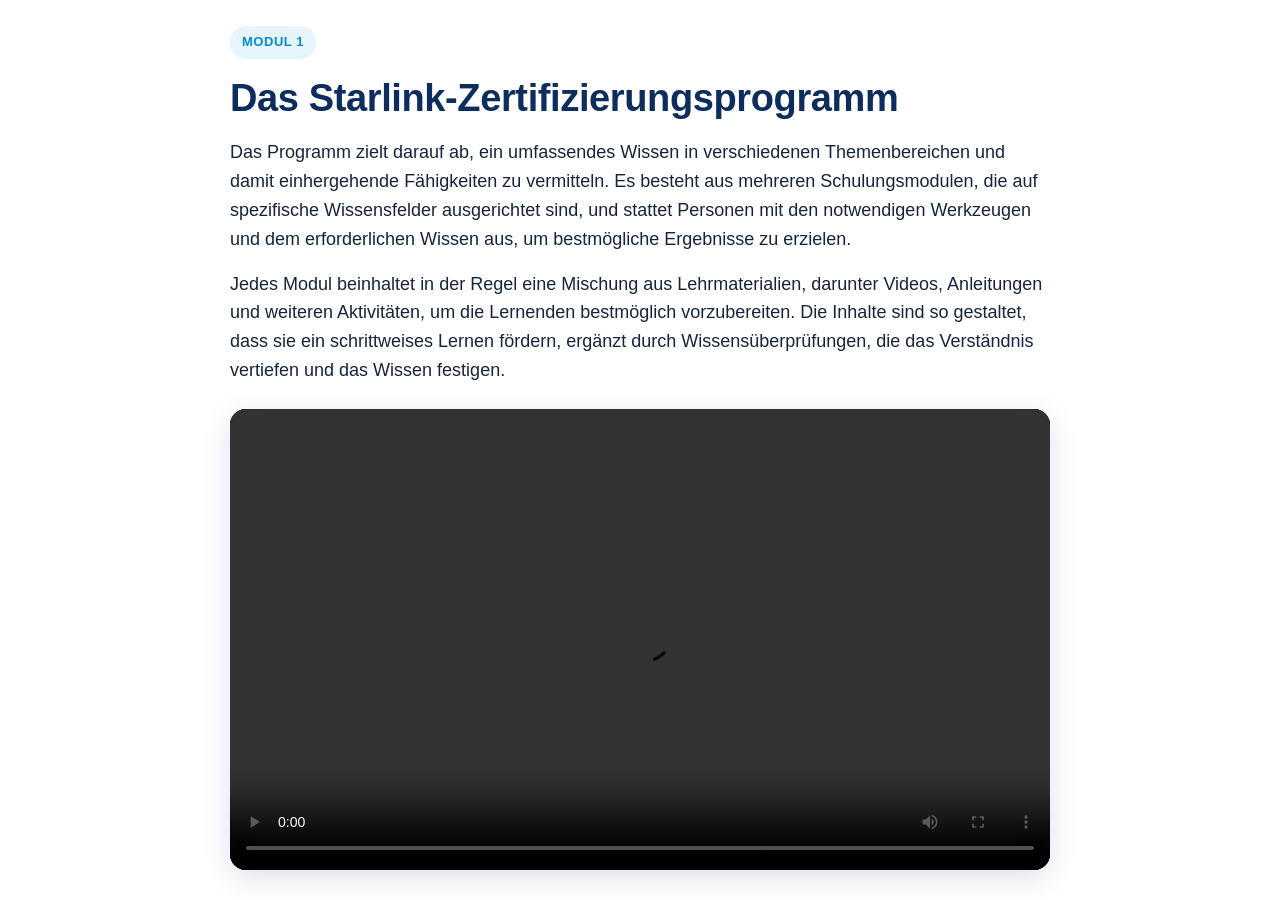
==== modul-1/index.html @ cb01b6c0 "Modul-1 ergänzt, Markenfarbe auf Helferline-Blau, Download entfernt - Markenfarbe orange -> Helferli" ====
<!DOCTYPE html>
<html lang="de">
<head>
<meta charset="UTF-8" />
<meta name="viewport" content="width=device-width, initial-scale=1, viewport-fit=cover" />
<meta name="robots" content="noindex" />
<title>Modul 1 – Das Starlink-Zertifizierungsprogramm</title>
<link rel="stylesheet" href="../assets/module.css" />
</head>
<body>
  <main class="wrap">
    <span class="eyebrow">Modul 1</span>

    <!-- ===== Schritt 1: Einführung + Video ===== -->
    <section class="step active" data-step>
      <h1>Das Starlink-Zertifizierungsprogramm</h1>
      <div class="lead">
        <p>Das Programm zielt darauf ab, ein umfassendes Wissen in verschiedenen Themenbereichen und damit einhergehende Fähigkeiten zu vermitteln. Es besteht aus mehreren Schulungsmodulen, die auf spezifische Wissensfelder ausgerichtet sind, und stattet Personen mit den notwendigen Werkzeugen und dem erforderlichen Wissen aus, um bestmögliche Ergebnisse zu erzielen.</p>
        <p>Jedes Modul beinhaltet in der Regel eine Mischung aus Lehrmaterialien, darunter Videos, Anleitungen und weiteren Aktivitäten, um die Lernenden bestmöglich vorzubereiten. Die Inhalte sind so gestaltet, dass sie ein schrittweises Lernen fördern, ergänzt durch Wissensüberprüfungen, die das Verständnis vertiefen und das Wissen festigen.</p>
      </div>

      <div class="video">
        <video controls preload="metadata" playsinline controlslist="nodownload">
          <source src="../media/modul-1-zertifizierungsprogramm.mp4" type="video/mp4" />
          Ihr Browser kann dieses Video nicht abspielen.
        </video>
      </div>
    </section>

    <!-- Weitere Schritte hier einfügen:
    <section class="step" data-step>
      <h2>Überschrift</h2>
      <div class="lead"><p>…</p></div>
    </section>
    -->

    <!-- ===== Navigation (blendet sich bei nur einem Schritt aus) ===== -->
    <div class="controls" id="controls">
      <button class="btn btn-ghost" id="prev">
        <svg viewBox="0 0 24 24" fill="none" stroke="currentColor" stroke-width="2.4" stroke-linecap="round" stroke-linejoin="round"><polyline points="15 18 9 12 15 6"/></svg>
        Zurück
      </button>
      <div class="progress">
        <div class="label">Schritt <b id="cur">1</b> von <span id="total">1</span></div>
        <div class="bar"><i id="fill"></i></div>
      </div>
      <button class="btn btn-primary" id="next">
        Weiter
        <svg viewBox="0 0 24 24" fill="none" stroke="currentColor" stroke-width="2.4" stroke-linecap="round" stroke-linejoin="round"><polyline points="9 18 15 12 9 6"/></svg>
      </button>
    </div>
  </main>

<script>
(function(){
  "use strict";
  var steps = Array.prototype.slice.call(document.querySelectorAll("[data-step]"));
  var controls = document.getElementById("controls");
  var prev = document.getElementById("prev");
  var next = document.getElementById("next");
  var curEl = document.getElementById("cur");
  var totalEl = document.getElementById("total");
  var fill = document.getElementById("fill");

  var TOTAL = steps.length;
  var i = 0;
  totalEl.textContent = TOTAL;

  // Bei nur einem Schritt: keine Navigation nötig
  if(TOTAL <= 1){ controls.classList.add("single"); return; }

  function render(){
    steps.forEach(function(s,n){ s.classList.toggle("active", n===i); });
    curEl.textContent = i+1;
    fill.style.width = ((i+1)/TOTAL*100) + "%";
    prev.disabled = (i===0);
    next.disabled = (i===TOTAL-1);
    // an den Anfang des iframes scrollen
    window.scrollTo({ top:0, behavior:"smooth" });
  }
  prev.addEventListener("click", function(){ if(i>0){ i--; render(); } });
  next.addEventListener("click", function(){ if(i<TOTAL-1){ i++; render(); } });
  render();
})();
</script>
</body>
</html>
---- assets/module.css ----
/* =========================================================
   Helferline – gemeinsames Designsystem für alle Module
   (iframe-tauglich, responsive, kein Header/Footer)
   Markenfarbe aus dem Helferline-Logo: #088bcc (Blau)
   ========================================================= */
:root{
  --brand:       #088bcc;   /* Helferline-Blau */
  --brand-dark:  #0670a3;
  --brand-soft:  #e6f4fb;
  --navy:        #0d2d5f;    /* dunkelblau wie die Folien */
  --bg:          #ffffff;
  --surface:     #f4f7fb;
  --text:        #16243d;
  --text-soft:   #5a6b85;
  --border:      #e3e8f0;
  --radius:      16px;
  --radius-sm:   12px;
  --shadow:      0 8px 30px rgba(13,45,95,.14);
  --font: -apple-system, BlinkMacSystemFont, "Segoe UI", Roboto, "Helvetica Neue", Arial, sans-serif;
}

*{ box-sizing:border-box; margin:0; padding:0; -webkit-tap-highlight-color:transparent; }
html,body{ height:100%; }
body{
  font-family:var(--font);
  color:var(--text);
  background:var(--bg);
  line-height:1.6;
  padding:env(safe-area-inset-top) env(safe-area-inset-right) env(safe-area-inset-bottom) env(safe-area-inset-left);
}

.wrap{
  max-width:860px;
  margin:0 auto;
  padding:26px 20px 28px;
  display:flex;
  flex-direction:column;
  min-height:100%;
}

/* kleines Modul-Label oben */
.eyebrow{
  display:inline-flex;
  align-items:center;
  gap:8px;
  align-self:flex-start;
  font-size:13px;
  font-weight:700;
  letter-spacing:.04em;
  text-transform:uppercase;
  color:var(--brand);
  background:var(--brand-soft);
  padding:6px 12px;
  border-radius:99px;
  margin-bottom:18px;
}

/* Schritt-Inhalt */
.step{ display:none; animation:fade .3s ease; }
.step.active{ display:block; }
@keyframes fade{ from{ opacity:0; transform:translateY(6px); } to{ opacity:1; transform:none; } }

h1{
  font-size:clamp(26px, 5vw, 38px);
  line-height:1.15;
  font-weight:800;
  color:var(--navy);
  letter-spacing:-.01em;
  margin-bottom:18px;
}
h2{
  font-size:clamp(20px, 3.5vw, 26px);
  font-weight:800;
  color:var(--navy);
  margin:8px 0 14px;
}
.lead p{
  font-size:clamp(16px, 2.3vw, 18px);
  color:var(--text);
  margin-bottom:16px;
}
.lead p:last-child{ margin-bottom:0; }

/* Video */
.video{
  margin-top:24px;
  width:100%;
  aspect-ratio:16/9;
  background:var(--navy);
  border-radius:var(--radius);
  overflow:hidden;
  box-shadow:var(--shadow);
}
.video video{ width:100%; height:100%; display:block; object-fit:contain; background:#000; }

/* Steuerleiste */
.controls{
  margin-top:auto;
  padding-top:26px;
  display:flex;
  align-items:center;
  gap:14px;
}
.controls.single{ display:none; }   /* bei nur einem Schritt ausblenden */

.progress{
  flex:1 1 auto;
  display:flex;
  flex-direction:column;
  gap:7px;
  min-width:0;
}
.progress .label{
  font-size:13px;
  font-weight:600;
  color:var(--text-soft);
}
.progress .label b{ color:var(--navy); }
.bar{ height:6px; background:var(--surface); border-radius:99px; overflow:hidden; }
.bar > i{ display:block; height:100%; width:0; background:var(--brand); border-radius:99px; transition:width .3s ease; }

/* Buttons */
.btn{
  display:inline-flex;
  align-items:center;
  justify-content:center;
  gap:9px;
  padding:13px 22px;
  border-radius:var(--radius-sm);
  font-size:15px;
  font-weight:700;
  font-family:inherit;
  text-decoration:none;
  cursor:pointer;
  border:1px solid transparent;
  transition:background .15s, border-color .15s, color .15s, transform .05s, opacity .15s;
  white-space:nowrap;
}
.btn:active{ transform:scale(.985); }
.btn svg{ width:18px; height:18px; flex:0 0 auto; }
.btn-primary{ background:var(--brand); color:#fff; }
.btn-primary:hover{ background:var(--brand-dark); }
.btn-ghost{ background:var(--bg); color:var(--navy); border-color:var(--border); }
.btn-ghost:hover{ border-color:var(--brand); color:var(--brand); }
.btn:disabled{ opacity:.4; cursor:default; }
.btn:disabled:hover{ background:var(--brand); }
.btn-ghost:disabled:hover{ background:var(--bg); color:var(--navy); border-color:var(--border); }

@media (max-width:560px){
  .wrap{ padding:18px 14px 20px; }
  .video{ border-radius:12px; }
  .btn{ padding:12px 16px; font-size:14px; }
}
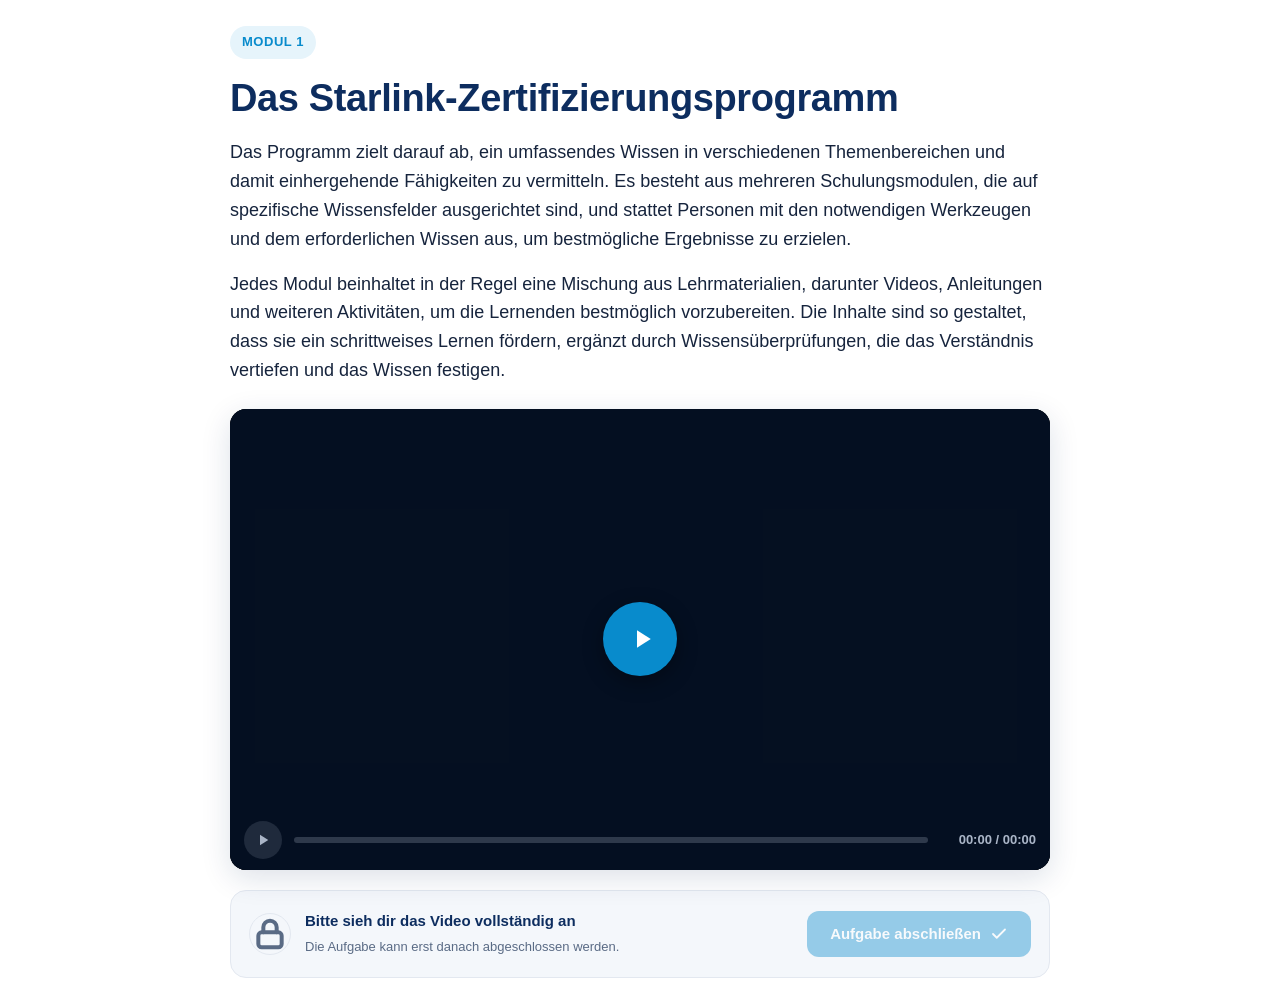
==== commit 4e2f5458: "Anschaupflichtiger Video-Player in Modul 1 - Eigener Player ohne native Steuerung: kein Vorspulen mo" ====
--- a/modul-1/index.html
+++ b/modul-1/index.html
@@ -11,7 +11,6 @@
   <main class="wrap">
     <span class="eyebrow">Modul 1</span>
 
-    <!-- ===== Schritt 1: Einführung + Video ===== -->
     <section class="step active" data-step>
       <h1>Das Starlink-Zertifizierungsprogramm</h1>
       <div class="lead">
@@ -19,68 +18,160 @@
         <p>Jedes Modul beinhaltet in der Regel eine Mischung aus Lehrmaterialien, darunter Videos, Anleitungen und weiteren Aktivitäten, um die Lernenden bestmöglich vorzubereiten. Die Inhalte sind so gestaltet, dass sie ein schrittweises Lernen fördern, ergänzt durch Wissensüberprüfungen, die das Verständnis vertiefen und das Wissen festigen.</p>
       </div>
 
-      <div class="video">
-        <video controls preload="metadata" playsinline controlslist="nodownload">
+      <!-- Anschaupflichtiger Player: kein Vorspulen, mitlaufender Timer -->
+      <div class="player" id="player">
+        <video id="vid" playsinline preload="metadata"
+               controlslist="nodownload noplaybackrate noremoteplayback"
+               disablepictureinpicture oncontextmenu="return false">
           <source src="../media/modul-1-zertifizierungsprogramm.mp4" type="video/mp4" />
           Ihr Browser kann dieses Video nicht abspielen.
         </video>
+
+        <div class="vhint" id="vhint">Vorspulen ist deaktiviert</div>
+
+        <button class="bigplay" id="bigplay" aria-label="Video abspielen">
+          <span><svg viewBox="0 0 24 24" fill="#fff"><path d="M8 5v14l11-7z"/></svg></span>
+        </button>
+
+        <div class="vbar">
+          <button class="pp" id="pp" aria-label="Abspielen/Pause">
+            <svg id="ppIcon" viewBox="0 0 24 24" fill="#fff"><path d="M8 5v14l11-7z"/></svg>
+          </button>
+          <div class="vtrack"><i id="vfill"></i></div>
+          <span class="vtime" id="vtime">00:00 / 00:00</span>
+        </div>
+      </div>
+
+      <!-- Abschluss: erst nach vollständigem Ansehen aktiv -->
+      <div class="complete locked" id="complete">
+        <div class="ic" id="cIc">
+          <svg id="cIcon" viewBox="0 0 24 24" fill="none" stroke="currentColor" stroke-width="2.4" stroke-linecap="round" stroke-linejoin="round"><rect x="5" y="11" width="14" height="9" rx="2"/><path d="M8 11V8a4 4 0 0 1 8 0v3"/></svg>
+        </div>
+        <div class="txt">
+          <b id="cTitle">Bitte sieh dir das Video vollständig an</b>
+          <span id="cSub">Die Aufgabe kann erst danach abgeschlossen werden.</span>
+        </div>
+        <button class="btn btn-primary" id="finish" disabled>
+          Aufgabe abschließen
+          <svg viewBox="0 0 24 24" fill="none" stroke="currentColor" stroke-width="2.4" stroke-linecap="round" stroke-linejoin="round"><polyline points="20 6 9 17 4 12"/></svg>
+        </button>
       </div>
     </section>
-
-    <!-- Weitere Schritte hier einfügen:
-    <section class="step" data-step>
-      <h2>Überschrift</h2>
-      <div class="lead"><p>…</p></div>
-    </section>
-    -->
-
-    <!-- ===== Navigation (blendet sich bei nur einem Schritt aus) ===== -->
-    <div class="controls" id="controls">
-      <button class="btn btn-ghost" id="prev">
-        <svg viewBox="0 0 24 24" fill="none" stroke="currentColor" stroke-width="2.4" stroke-linecap="round" stroke-linejoin="round"><polyline points="15 18 9 12 15 6"/></svg>
-        Zurück
-      </button>
-      <div class="progress">
-        <div class="label">Schritt <b id="cur">1</b> von <span id="total">1</span></div>
-        <div class="bar"><i id="fill"></i></div>
-      </div>
-      <button class="btn btn-primary" id="next">
-        Weiter
-        <svg viewBox="0 0 24 24" fill="none" stroke="currentColor" stroke-width="2.4" stroke-linecap="round" stroke-linejoin="round"><polyline points="9 18 15 12 9 6"/></svg>
-      </button>
-    </div>
   </main>
 
 <script>
 (function(){
   "use strict";
-  var steps = Array.prototype.slice.call(document.querySelectorAll("[data-step]"));
-  var controls = document.getElementById("controls");
-  var prev = document.getElementById("prev");
-  var next = document.getElementById("next");
-  var curEl = document.getElementById("cur");
-  var totalEl = document.getElementById("total");
-  var fill = document.getElementById("fill");
 
-  var TOTAL = steps.length;
-  var i = 0;
-  totalEl.textContent = TOTAL;
+  /* Fountain "End event": muss exakt dem Wert im Fountain-Feld entsprechen.
+     Standard: "videoCompleted". Per ?endEvent=... überschreibbar. */
+  var params = new URLSearchParams(location.search);
+  var END_EVENT = params.get("endEvent") || "videoCompleted";
 
-  // Bei nur einem Schritt: keine Navigation nötig
-  if(TOTAL <= 1){ controls.classList.add("single"); return; }
+  var vid    = document.getElementById("vid");
+  var player = document.getElementById("player");
+  var bigplay= document.getElementById("bigplay");
+  var pp     = document.getElementById("pp");
+  var ppIcon = document.getElementById("ppIcon");
+  var vfill  = document.getElementById("vfill");
+  var vtime  = document.getElementById("vtime");
+  var vhint  = document.getElementById("vhint");
+  var box    = document.getElementById("complete");
+  var cIcon  = document.getElementById("cIcon");
+  var cIc    = document.getElementById("cIc");
+  var cTitle = document.getElementById("cTitle");
+  var cSub   = document.getElementById("cSub");
+  var finish = document.getElementById("finish");
 
-  function render(){
-    steps.forEach(function(s,n){ s.classList.toggle("active", n===i); });
-    curEl.textContent = i+1;
-    fill.style.width = ((i+1)/TOTAL*100) + "%";
-    prev.disabled = (i===0);
-    next.disabled = (i===TOTAL-1);
-    // an den Anfang des iframes scrollen
-    window.scrollTo({ top:0, behavior:"smooth" });
+  var PLAY  = "M8 5v14l11-7z";
+  var PAUSE = "M6 5h4v14H6zM14 5h4v14h-4z";
+
+  var maxT = 0;        // am weitesten angesehene Stelle (Sekunden)
+  var watched = false; // Video vollständig gesehen?
+  var hintTimer = null;
+
+  function fmt(s){
+    if(!isFinite(s) || s<0) s=0;
+    var m=Math.floor(s/60), r=Math.floor(s%60);
+    return (m<10?"0":"")+m+":"+(r<10?"0":"")+r;
   }
-  prev.addEventListener("click", function(){ if(i>0){ i--; render(); } });
-  next.addEventListener("click", function(){ if(i<TOTAL-1){ i++; render(); } });
-  render();
+  function showHint(){
+    vhint.classList.add("show");
+    clearTimeout(hintTimer);
+    hintTimer = setTimeout(function(){ vhint.classList.remove("show"); }, 1600);
+  }
+  function setPlayIcon(playing){
+    ppIcon.setAttribute("d", playing ? PAUSE : PLAY);
+  }
+
+  function update(){
+    var d = vid.duration || 0;
+    vfill.style.width = d ? (vid.currentTime/d*100)+"%" : "0%";
+    vtime.textContent = fmt(vid.currentTime) + " / " + fmt(d);
+  }
+
+  // Vorspulen verhindern: nie über die bereits gesehene Stelle hinaus springen
+  vid.addEventListener("timeupdate", function(){
+    if(vid.currentTime > maxT + 0.5){
+      vid.currentTime = maxT;       // Sprung nach vorne -> zurücksetzen
+      showHint();
+    } else {
+      if(vid.currentTime > maxT) maxT = vid.currentTime;
+    }
+    update();
+  });
+  vid.addEventListener("seeking", function(){
+    if(vid.currentTime > maxT + 0.5){
+      vid.currentTime = maxT;
+      showHint();
+    }
+  });
+  vid.addEventListener("loadedmetadata", update);
+
+  // Play / Pause
+  function toggle(){ if(vid.paused) vid.play(); else vid.pause(); }
+  bigplay.addEventListener("click", toggle);
+  pp.addEventListener("click", toggle);
+  vid.addEventListener("play",  function(){ bigplay.classList.add("hide"); setPlayIcon(true); });
+  vid.addEventListener("pause", function(){ if(!vid.ended) bigplay.classList.remove("hide"); setPlayIcon(false); });
+
+  // Tastatur-Vorspulen unterbinden (Pfeile etc.), Leertaste = Play/Pause
+  vid.addEventListener("keydown", function(e){
+    if(e.key === " " || e.key === "k"){ e.preventDefault(); toggle(); }
+    else { e.preventDefault(); }
+  });
+
+  // Vollständig angesehen
+  vid.addEventListener("ended", function(){
+    watched = true;
+    bigplay.classList.remove("hide");   // erlaubt erneutes Ansehen
+    setPlayIcon(false);
+    box.classList.remove("locked");
+    cIc.innerHTML = '<svg viewBox="0 0 24 24" fill="none" stroke="currentColor" stroke-width="2.6" stroke-linecap="round" stroke-linejoin="round"><polyline points="20 6 9 17 4 12"/></svg>';
+    cTitle.textContent = "Video vollständig angesehen";
+    cSub.textContent = "Du kannst die Aufgabe jetzt abschließen.";
+    finish.disabled = false;
+  });
+
+  // Abschluss -> Fountain benachrichtigen (mehrere Formate für Kompatibilität)
+  function notifyFountain(){
+    var p = window.parent;
+    if(!p) return;
+    try{ p.postMessage(END_EVENT, "*"); }catch(e){}
+    try{ p.postMessage({ event: END_EVENT }, "*"); }catch(e){}
+    try{ p.postMessage({ type:  END_EVENT }, "*"); }catch(e){}
+    try{ p.postMessage({ name:  END_EVENT }, "*"); }catch(e){}
+    try{ p.postMessage(JSON.stringify({ event: END_EVENT }), "*"); }catch(e){}
+  }
+  finish.addEventListener("click", function(){
+    if(!watched) return;
+    notifyFountain();
+    finish.disabled = true;
+    cTitle.textContent = "Abgeschlossen ✓";
+    cSub.textContent = "Du wirst zur nächsten Aufgabe weitergeleitet …";
+  });
+
+  update();
 })();
 </script>
 </body>
--- a/assets/module.css
+++ b/assets/module.css
@@ -81,17 +81,115 @@
 }
 .lead p:last-child{ margin-bottom:0; }
 
-/* Video */
-.video{
+/* ===== Video-Player (anschaupflichtig, kein Vorspulen) ===== */
+.player{
+  position:relative;
   margin-top:24px;
   width:100%;
   aspect-ratio:16/9;
-  background:var(--navy);
+  background:#000;
   border-radius:var(--radius);
   overflow:hidden;
   box-shadow:var(--shadow);
 }
-.video video{ width:100%; height:100%; display:block; object-fit:contain; background:#000; }
+.player video{
+  width:100%; height:100%;
+  display:block;
+  object-fit:contain;
+  background:#000;
+}
+
+/* großer Play-Button (Overlay) */
+.bigplay{
+  position:absolute; inset:0;
+  display:flex; align-items:center; justify-content:center;
+  background:rgba(13,45,95,.35);
+  border:0; cursor:pointer;
+  transition:opacity .2s;
+  z-index:3;
+}
+.bigplay.hide{ opacity:0; pointer-events:none; }
+.bigplay span{
+  width:74px; height:74px;
+  border-radius:50%;
+  background:var(--brand);
+  display:flex; align-items:center; justify-content:center;
+  box-shadow:0 6px 20px rgba(0,0,0,.35);
+  transition:transform .1s, background .15s;
+}
+.bigplay:hover span{ background:var(--brand-dark); transform:scale(1.05); }
+.bigplay svg{ width:30px; height:30px; margin-left:4px; }
+
+/* Steuerleiste unten im Player */
+.vbar{
+  position:absolute; left:0; right:0; bottom:0;
+  display:flex; align-items:center; gap:12px;
+  padding:11px 14px;
+  background:linear-gradient(transparent, rgba(0,0,0,.7));
+  z-index:2;
+}
+.vbar .pp{
+  flex:0 0 auto;
+  width:38px; height:38px;
+  border:0; border-radius:50%;
+  background:rgba(255,255,255,.16);
+  color:#fff; cursor:pointer;
+  display:flex; align-items:center; justify-content:center;
+  transition:background .15s;
+}
+.vbar .pp:hover{ background:var(--brand); }
+.vbar .pp svg{ width:18px; height:18px; }
+/* nicht klickbarer Fortschrittsbalken (kein Spulen) */
+.vtrack{
+  flex:1 1 auto;
+  height:6px;
+  background:rgba(255,255,255,.25);
+  border-radius:99px;
+  overflow:hidden;
+  pointer-events:none;            /* verhindert Klick-Seeking */
+}
+.vtrack > i{ display:block; height:100%; width:0; background:var(--brand); border-radius:99px; }
+.vtime{
+  flex:0 0 auto;
+  font-size:13px; font-weight:700;
+  color:#fff;
+  font-variant-numeric:tabular-nums;
+  min-width:96px; text-align:right;
+}
+
+/* kleiner Hinweis „Vorspulen deaktiviert" */
+.vhint{
+  position:absolute; top:12px; left:50%; transform:translateX(-50%);
+  background:rgba(13,45,95,.85); color:#fff;
+  font-size:12px; font-weight:600;
+  padding:7px 13px; border-radius:99px;
+  opacity:0; pointer-events:none;
+  transition:opacity .25s;
+  z-index:4; white-space:nowrap;
+}
+.vhint.show{ opacity:1; }
+
+/* Abschluss-Box (erscheint nach vollständigem Ansehen) */
+.complete{
+  margin-top:20px;
+  border:1px solid var(--border);
+  background:var(--surface);
+  border-radius:var(--radius);
+  padding:18px;
+  display:flex; align-items:center; gap:14px;
+  flex-wrap:wrap;
+}
+.complete .ic{
+  flex:0 0 auto;
+  width:42px; height:42px; border-radius:50%;
+  display:flex; align-items:center; justify-content:center;
+  background:#e7f3ea; color:#1f9d55;
+}
+.complete.locked .ic{ background:var(--surface); color:var(--text-soft); border:1px solid var(--border); }
+.complete .txt{ flex:1 1 200px; }
+.complete .txt b{ display:block; color:var(--navy); font-size:15px; }
+.complete .txt span{ font-size:13px; color:var(--text-soft); }
+.complete .btn{ flex:0 0 auto; }
 
 /* Steuerleiste */
 .controls{
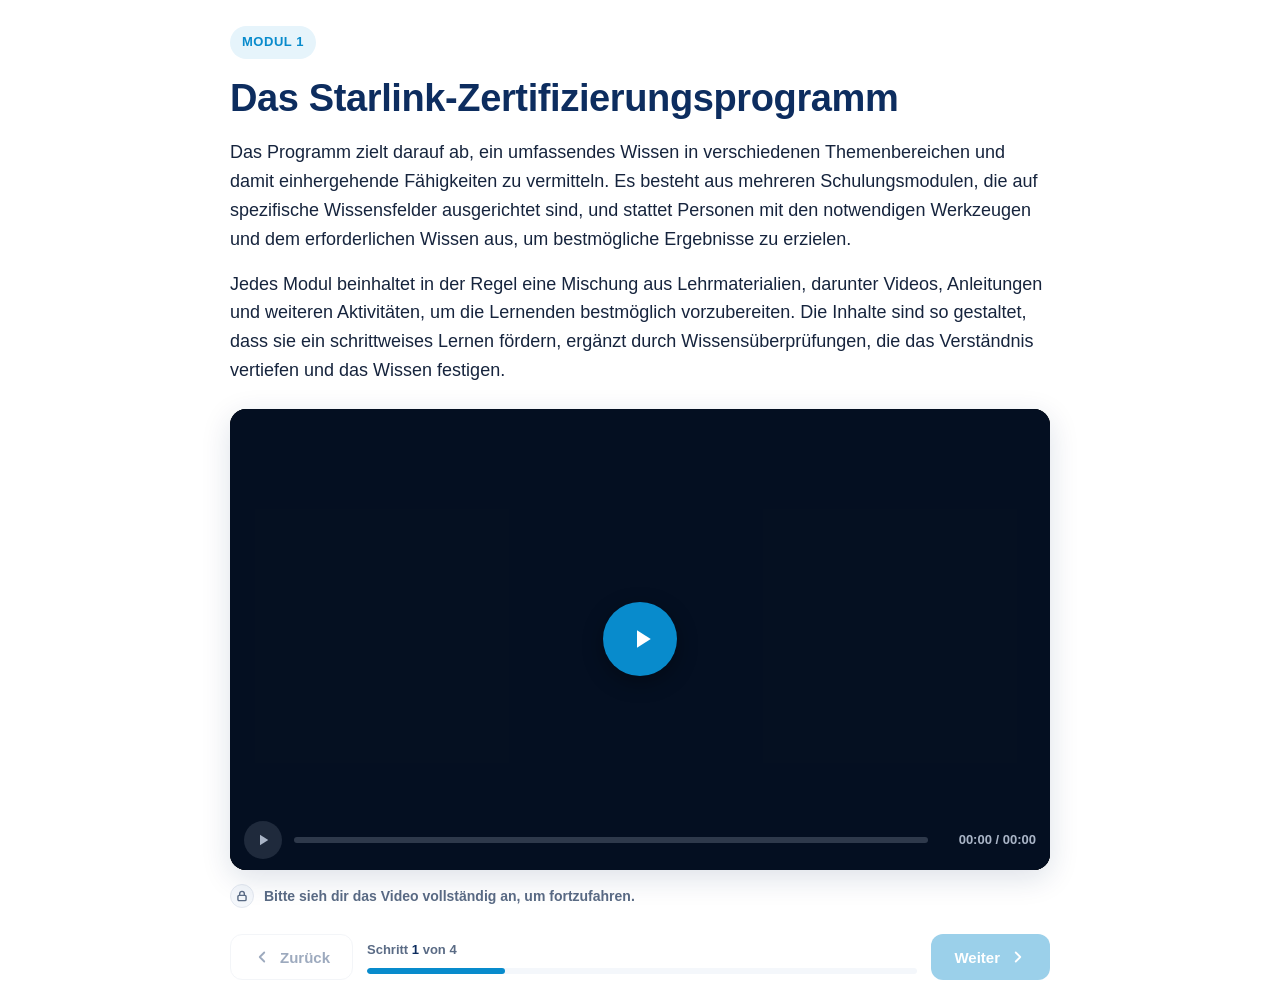
==== commit dbaa3ea4: "Modul 1 zu 4-stufigem Ablauf erweitert - Schritt 1: Einfuehrung + Video (anschaupflichtig) - Schritt" ====
--- a/modul-1/index.html
+++ b/modul-1/index.html
@@ -4,174 +4,273 @@
 <meta charset="UTF-8" />
 <meta name="viewport" content="width=device-width, initial-scale=1, viewport-fit=cover" />
 <meta name="robots" content="noindex" />
-<title>Modul 1 – Das Starlink-Zertifizierungsprogramm</title>
+<title>Modul 1 – Starlink-Zertifizierungsprogramm</title>
 <link rel="stylesheet" href="../assets/module.css" />
 </head>
 <body>
   <main class="wrap">
     <span class="eyebrow">Modul 1</span>
 
+    <!-- ===== Schritt 1: Einführung + Video (anschaupflichtig) ===== -->
     <section class="step active" data-step>
       <h1>Das Starlink-Zertifizierungsprogramm</h1>
       <div class="lead">
         <p>Das Programm zielt darauf ab, ein umfassendes Wissen in verschiedenen Themenbereichen und damit einhergehende Fähigkeiten zu vermitteln. Es besteht aus mehreren Schulungsmodulen, die auf spezifische Wissensfelder ausgerichtet sind, und stattet Personen mit den notwendigen Werkzeugen und dem erforderlichen Wissen aus, um bestmögliche Ergebnisse zu erzielen.</p>
         <p>Jedes Modul beinhaltet in der Regel eine Mischung aus Lehrmaterialien, darunter Videos, Anleitungen und weiteren Aktivitäten, um die Lernenden bestmöglich vorzubereiten. Die Inhalte sind so gestaltet, dass sie ein schrittweises Lernen fördern, ergänzt durch Wissensüberprüfungen, die das Verständnis vertiefen und das Wissen festigen.</p>
       </div>
-
-      <!-- Anschaupflichtiger Player: kein Vorspulen, mitlaufender Timer -->
-      <div class="player" id="player">
-        <video id="vid" playsinline preload="metadata"
-               controlslist="nodownload noplaybackrate noremoteplayback"
-               disablepictureinpicture oncontextmenu="return false">
+      <div class="player">
+        <video playsinline preload="metadata" controlslist="nodownload noplaybackrate noremoteplayback" disablepictureinpicture oncontextmenu="return false">
           <source src="../media/modul-1-zertifizierungsprogramm.mp4" type="video/mp4" />
           Ihr Browser kann dieses Video nicht abspielen.
         </video>
-
-        <div class="vhint" id="vhint">Vorspulen ist deaktiviert</div>
-
-        <button class="bigplay" id="bigplay" aria-label="Video abspielen">
-          <span><svg viewBox="0 0 24 24" fill="#fff"><path d="M8 5v14l11-7z"/></svg></span>
-        </button>
-
+        <div class="vhint">Vorspulen ist deaktiviert</div>
+        <button class="bigplay" aria-label="Video abspielen"><span><svg viewBox="0 0 24 24" fill="#fff"><path d="M8 5v14l11-7z"/></svg></span></button>
         <div class="vbar">
-          <button class="pp" id="pp" aria-label="Abspielen/Pause">
-            <svg id="ppIcon" viewBox="0 0 24 24" fill="#fff"><path d="M8 5v14l11-7z"/></svg>
-          </button>
-          <div class="vtrack"><i id="vfill"></i></div>
-          <span class="vtime" id="vtime">00:00 / 00:00</span>
-        </div>
-      </div>
-
-      <!-- Abschluss: erst nach vollständigem Ansehen aktiv -->
-      <div class="complete locked" id="complete">
-        <div class="ic" id="cIc">
-          <svg id="cIcon" viewBox="0 0 24 24" fill="none" stroke="currentColor" stroke-width="2.4" stroke-linecap="round" stroke-linejoin="round"><rect x="5" y="11" width="14" height="9" rx="2"/><path d="M8 11V8a4 4 0 0 1 8 0v3"/></svg>
-        </div>
-        <div class="txt">
-          <b id="cTitle">Bitte sieh dir das Video vollständig an</b>
-          <span id="cSub">Die Aufgabe kann erst danach abgeschlossen werden.</span>
-        </div>
-        <button class="btn btn-primary" id="finish" disabled>
-          Aufgabe abschließen
-          <svg viewBox="0 0 24 24" fill="none" stroke="currentColor" stroke-width="2.4" stroke-linecap="round" stroke-linejoin="round"><polyline points="20 6 9 17 4 12"/></svg>
-        </button>
-      </div>
-    </section>
+          <button class="pp" aria-label="Abspielen/Pause"><svg viewBox="0 0 24 24" fill="#fff"><path d="M8 5v14l11-7z"/></svg></button>
+          <div class="vtrack"><i></i></div>
+          <span class="vtime">00:00 / 00:00</span>
+        </div>
+      </div>
+      <div class="watchnote">
+        <span class="dot"><svg viewBox="0 0 24 24" fill="none" stroke="currentColor" stroke-width="2.4" stroke-linecap="round" stroke-linejoin="round"><rect x="5" y="11" width="14" height="9" rx="2"/><path d="M8 11V8a4 4 0 0 1 8 0v3"/></svg></span>
+        <span class="t">Bitte sieh dir das Video vollständig an, um fortzufahren.</span>
+      </div>
+    </section>
+
+    <!-- ===== Schritt 2: Kursanweisungen ===== -->
+    <section class="step" data-step>
+      <h1>Kursanweisungen</h1>
+      <div class="lead">
+        <p>Willkommen beim Starlink-Zertifizierungsprogramm.</p>
+      </div>
+      <h2>Erste Schritte</h2>
+      <ol class="steps-list">
+        <li><b>Beginnen Sie mit Modul 1:</b> Klicken Sie auf „Was ist Starlink".</li>
+        <li><b>Folgen Sie der Reihenfolge:</b> Jedes Modul muss der Reihe nach abgeschlossen werden. Sie können keinen der Schritte überspringen.</li>
+        <li><b>Schließen Sie jede Einheit ab:</b> Sehen Sie sich Videos an, überprüfen Sie Präsentationen und laden Sie Checklisten herunter, bevor Sie eine Einheit als abgeschlossen markieren.</li>
+        <li><b>Bestehen Sie die Quizze:</b> Jedes Modul endet mit einem kurzen Quiz. Eine Mindestpunktzahl ist erforderlich, um das nächste Modul freizuschalten.</li>
+        <li><b>Abschlussprüfung &amp; Zertifikat:</b> Sobald Sie alle Module abgeschlossen haben, legen Sie die Zertifizierungsprüfung ab. Wenn Sie diese bestehen, erhalten Sie automatisch Ihr SBPM Starlink-Installations-Zertifikat.</li>
+      </ol>
+      <h2>Hilfreiche Tipps</h2>
+      <ul class="tips-list">
+        <li><b>Laden Sie Checklisten und Referenzhandbücher herunter</b> – Sie werden sie bei realen Installationen benötigen.</li>
+        <li><b>Speichern Sie Ihren Fortschritt</b> – Sie können sich jederzeit abmelden; das System merkt sich, wo Sie aufgehört haben.</li>
+        <li><b>Fordern Sie Unterstützung an</b> – bei technischen Problemen kontaktieren Sie bitte <a href="mailto:Starlink@sbpmpartners.com">Starlink@sbpmpartners.com</a>.</li>
+      </ul>
+    </section>
+
+    <!-- ===== Schritt 3: Kursmenü ===== -->
+    <section class="step" data-step>
+      <h1>Kursmenü</h1>
+      <p class="menu-sub">Starlink-Zertifizierungsprogramm</p>
+      <div class="outline">
+        <div class="mod">
+          <ul><li>Kursanweisungen</li></ul>
+        </div>
+        <div class="mod">
+          <span class="mt">Modul 1</span>
+          <ul>
+            <li>Das Starlink-Zertifizierungsprogramm</li>
+            <li>Was ist Starlink?</li>
+            <li>Starlink Standard Schnellstart</li>
+            <li>Wissensüberprüfung</li>
+          </ul>
+        </div>
+        <div class="mod">
+          <span class="mt">Modul 2</span>
+          <div class="ms">Installationsgrundlagen</div>
+          <ul>
+            <li>Starlink App – Leitfaden</li>
+            <li>Wissensüberprüfung – Starlink App</li>
+            <li>Starlink Standard Installationsvideo</li>
+            <li>Starlink Standard Wandmontage Installationsvideo</li>
+            <li>Starlink Ausrichtungsvideo</li>
+            <li>Starlink Perm Performance Video</li>
+            <li>Starlink Hindernisvideo</li>
+            <li>Starlink Pivot Mount Installationsvideo</li>
+            <li>Starlink Neustart-Video</li>
+            <li>Starlink Werkseinstellungen wiederherstellen</li>
+            <li>Installations-Best Practices</li>
+            <li>Wissensüberprüfung</li>
+          </ul>
+        </div>
+        <div class="mod">
+          <span class="mt">Modul 3</span>
+          <div class="ms">Arbeitsaufträge &amp; Dokumentation</div>
+          <ul>
+            <li>Arbeitsaufträge, Dokumentation und Qualitätsstandards</li>
+            <li>Wissensüberprüfung – Arbeitsaufträge und Dokumentation</li>
+            <li>Wissensüberprüfung – Finale</li>
+            <li>Checklisten</li>
+          </ul>
+        </div>
+      </div>
+    </section>
+
+    <!-- ===== Schritt 4: Was ist Starlink? + Video (anschaupflichtig) ===== -->
+    <section class="step" data-step>
+      <h1>Was ist Starlink?</h1>
+      <div class="lead">
+        <p>Sieh dir das folgende Video vollständig an, um diese Einheit abzuschließen.</p>
+      </div>
+      <div class="player">
+        <video playsinline preload="metadata" controlslist="nodownload noplaybackrate noremoteplayback" disablepictureinpicture oncontextmenu="return false">
+          <source src="../media/modul-1-was-ist-starlink.mp4" type="video/mp4" />
+          Ihr Browser kann dieses Video nicht abspielen.
+        </video>
+        <div class="vhint">Vorspulen ist deaktiviert</div>
+        <button class="bigplay" aria-label="Video abspielen"><span><svg viewBox="0 0 24 24" fill="#fff"><path d="M8 5v14l11-7z"/></svg></span></button>
+        <div class="vbar">
+          <button class="pp" aria-label="Abspielen/Pause"><svg viewBox="0 0 24 24" fill="#fff"><path d="M8 5v14l11-7z"/></svg></button>
+          <div class="vtrack"><i></i></div>
+          <span class="vtime">00:00 / 00:00</span>
+        </div>
+      </div>
+      <div class="watchnote">
+        <span class="dot"><svg viewBox="0 0 24 24" fill="none" stroke="currentColor" stroke-width="2.4" stroke-linecap="round" stroke-linejoin="round"><rect x="5" y="11" width="14" height="9" rx="2"/><path d="M8 11V8a4 4 0 0 1 8 0v3"/></svg></span>
+        <span class="t">Bitte sieh dir das Video vollständig an, um abzuschließen.</span>
+      </div>
+    </section>
+
+    <!-- ===== Navigation ===== -->
+    <div class="controls" id="controls">
+      <button class="btn btn-ghost" id="prev">
+        <svg viewBox="0 0 24 24" fill="none" stroke="currentColor" stroke-width="2.4" stroke-linecap="round" stroke-linejoin="round"><polyline points="15 18 9 12 15 6"/></svg>
+        Zurück
+      </button>
+      <div class="progress">
+        <div class="label">Schritt <b id="cur">1</b> von <span id="total">4</span></div>
+        <div class="bar"><i id="fill"></i></div>
+      </div>
+      <button class="btn btn-primary" id="next">
+        <span id="nextLbl">Weiter</span>
+        <svg viewBox="0 0 24 24" fill="none" stroke="currentColor" stroke-width="2.4" stroke-linecap="round" stroke-linejoin="round"><polyline points="9 18 15 12 9 6"/></svg>
+      </button>
+    </div>
   </main>
 
 <script>
 (function(){
   "use strict";
 
-  /* Fountain "End event": muss exakt dem Wert im Fountain-Feld entsprechen.
-     Standard: "videoCompleted". Per ?endEvent=... überschreibbar. */
-  var params = new URLSearchParams(location.search);
-  var END_EVENT = params.get("endEvent") || "videoCompleted";
-
-  var vid    = document.getElementById("vid");
-  var player = document.getElementById("player");
-  var bigplay= document.getElementById("bigplay");
-  var pp     = document.getElementById("pp");
-  var ppIcon = document.getElementById("ppIcon");
-  var vfill  = document.getElementById("vfill");
-  var vtime  = document.getElementById("vtime");
-  var vhint  = document.getElementById("vhint");
-  var box    = document.getElementById("complete");
-  var cIcon  = document.getElementById("cIcon");
-  var cIc    = document.getElementById("cIc");
-  var cTitle = document.getElementById("cTitle");
-  var cSub   = document.getElementById("cSub");
-  var finish = document.getElementById("finish");
+  /* Fountain "End event" – muss exakt dem Wert im Fountain-Feld entsprechen.
+     Standard: "videoCompleted"; per ?endEvent=... überschreibbar. */
+  var END_EVENT = new URLSearchParams(location.search).get("endEvent") || "videoCompleted";
+
+  var steps  = Array.prototype.slice.call(document.querySelectorAll("[data-step]"));
+  var TOTAL  = steps.length;
+  var i      = 0;
+
+  var prev   = document.getElementById("prev");
+  var next   = document.getElementById("next");
+  var nextLbl= document.getElementById("nextLbl");
+  var curEl  = document.getElementById("cur");
+  var fill   = document.getElementById("fill");
+  document.getElementById("total").textContent = TOTAL;
 
   var PLAY  = "M8 5v14l11-7z";
   var PAUSE = "M6 5h4v14H6zM14 5h4v14h-4z";
-
-  var maxT = 0;        // am weitesten angesehene Stelle (Sekunden)
-  var watched = false; // Video vollständig gesehen?
-  var hintTimer = null;
+  var CHECK = '<svg viewBox="0 0 24 24" fill="none" stroke="currentColor" stroke-width="2.8" stroke-linecap="round" stroke-linejoin="round"><polyline points="20 6 9 17 4 12"/></svg>';
 
   function fmt(s){
     if(!isFinite(s) || s<0) s=0;
     var m=Math.floor(s/60), r=Math.floor(s%60);
     return (m<10?"0":"")+m+":"+(r<10?"0":"")+r;
   }
-  function showHint(){
-    vhint.classList.add("show");
-    clearTimeout(hintTimer);
-    hintTimer = setTimeout(function(){ vhint.classList.remove("show"); }, 1600);
-  }
-  function setPlayIcon(playing){
-    ppIcon.setAttribute("d", playing ? PAUSE : PLAY);
-  }
-
-  function update(){
-    var d = vid.duration || 0;
-    vfill.style.width = d ? (vid.currentTime/d*100)+"%" : "0%";
-    vtime.textContent = fmt(vid.currentTime) + " / " + fmt(d);
-  }
-
-  // Vorspulen verhindern: nie über die bereits gesehene Stelle hinaus springen
-  vid.addEventListener("timeupdate", function(){
-    if(vid.currentTime > maxT + 0.5){
-      vid.currentTime = maxT;       // Sprung nach vorne -> zurücksetzen
-      showHint();
-    } else {
-      if(vid.currentTime > maxT) maxT = vid.currentTime;
+
+  // einen Video-Player einrichten (kein Vorspulen, Timer, Abschluss-Tracking)
+  function initPlayer(player, step){
+    var vid    = player.querySelector("video");
+    var big    = player.querySelector(".bigplay");
+    var pp     = player.querySelector(".pp");
+    var ppPath = pp.querySelector("path");
+    var vfill  = player.querySelector(".vtrack > i");
+    var vtime  = player.querySelector(".vtime");
+    var vhint  = player.querySelector(".vhint");
+    var note   = step.querySelector(".watchnote");
+    var maxT   = 0, hintTimer = null;
+
+    function update(){
+      var d = vid.duration || 0;
+      vfill.style.width = d ? (vid.currentTime/d*100)+"%" : "0%";
+      vtime.textContent = fmt(vid.currentTime) + " / " + fmt(d);
     }
+    function hint(){
+      vhint.classList.add("show");
+      clearTimeout(hintTimer);
+      hintTimer = setTimeout(function(){ vhint.classList.remove("show"); }, 1600);
+    }
+    function setIcon(playing){ ppPath.setAttribute("d", playing ? PAUSE : PLAY); }
+    function toggle(){ if(vid.paused) vid.play(); else vid.pause(); }
+
+    vid.addEventListener("timeupdate", function(){
+      if(vid.currentTime > maxT + 0.5){ vid.currentTime = maxT; hint(); }   // Sprung nach vorne -> zurück
+      else if(vid.currentTime > maxT){ maxT = vid.currentTime; }
+      update();
+    });
+    vid.addEventListener("seeking", function(){
+      if(vid.currentTime > maxT + 0.5){ vid.currentTime = maxT; hint(); }
+    });
+    vid.addEventListener("loadedmetadata", update);
+    big.addEventListener("click", toggle);
+    pp.addEventListener("click", toggle);
+    vid.addEventListener("play",  function(){ big.classList.add("hide"); setIcon(true); });
+    vid.addEventListener("pause", function(){ if(!vid.ended) big.classList.remove("hide"); setIcon(false); });
+    vid.addEventListener("keydown", function(e){
+      if(e.key===" " || e.key==="k"){ e.preventDefault(); toggle(); } else { e.preventDefault(); }
+    });
+    vid.addEventListener("ended", function(){
+      big.classList.remove("hide"); setIcon(false);
+      player.dataset.watched = "1";
+      if(note){
+        note.classList.add("done");
+        note.querySelector(".dot").innerHTML = CHECK;
+        note.querySelector(".t").textContent = "Video vollständig angesehen";
+      }
+      refreshNav();
+    });
+
+    player._pause = function(){ if(!vid.paused) vid.pause(); };
     update();
-  });
-  vid.addEventListener("seeking", function(){
-    if(vid.currentTime > maxT + 0.5){
-      vid.currentTime = maxT;
-      showHint();
-    }
-  });
-  vid.addEventListener("loadedmetadata", update);
-
-  // Play / Pause
-  function toggle(){ if(vid.paused) vid.play(); else vid.pause(); }
-  bigplay.addEventListener("click", toggle);
-  pp.addEventListener("click", toggle);
-  vid.addEventListener("play",  function(){ bigplay.classList.add("hide"); setPlayIcon(true); });
-  vid.addEventListener("pause", function(){ if(!vid.ended) bigplay.classList.remove("hide"); setPlayIcon(false); });
-
-  // Tastatur-Vorspulen unterbinden (Pfeile etc.), Leertaste = Play/Pause
-  vid.addEventListener("keydown", function(e){
-    if(e.key === " " || e.key === "k"){ e.preventDefault(); toggle(); }
-    else { e.preventDefault(); }
-  });
-
-  // Vollständig angesehen
-  vid.addEventListener("ended", function(){
-    watched = true;
-    bigplay.classList.remove("hide");   // erlaubt erneutes Ansehen
-    setPlayIcon(false);
-    box.classList.remove("locked");
-    cIc.innerHTML = '<svg viewBox="0 0 24 24" fill="none" stroke="currentColor" stroke-width="2.6" stroke-linecap="round" stroke-linejoin="round"><polyline points="20 6 9 17 4 12"/></svg>';
-    cTitle.textContent = "Video vollständig angesehen";
-    cSub.textContent = "Du kannst die Aufgabe jetzt abschließen.";
-    finish.disabled = false;
-  });
-
-  // Abschluss -> Fountain benachrichtigen (mehrere Formate für Kompatibilität)
+  }
+
+  function stepReady(step){
+    var p = step.querySelector(".player");
+    return p ? p.dataset.watched === "1" : true;   // ohne Video: immer bereit
+  }
+  function pauseAll(){
+    steps.forEach(function(s){ var p=s.querySelector(".player"); if(p && p._pause) p._pause(); });
+  }
+  function refreshNav(){ next.disabled = !stepReady(steps[i]); }
+
+  function render(){
+    steps.forEach(function(s,n){ s.classList.toggle("active", n===i); });
+    curEl.textContent = i+1;
+    fill.style.width = ((i+1)/TOTAL*100) + "%";
+    prev.disabled = (i===0);
+    nextLbl.textContent = (i===TOTAL-1) ? "Aufgabe abschließen" : "Weiter";
+    refreshNav();
+    window.scrollTo({ top:0, behavior:"smooth" });
+  }
+
   function notifyFountain(){
-    var p = window.parent;
-    if(!p) return;
+    var p = window.parent; if(!p) return;
     try{ p.postMessage(END_EVENT, "*"); }catch(e){}
     try{ p.postMessage({ event: END_EVENT }, "*"); }catch(e){}
     try{ p.postMessage({ type:  END_EVENT }, "*"); }catch(e){}
     try{ p.postMessage({ name:  END_EVENT }, "*"); }catch(e){}
     try{ p.postMessage(JSON.stringify({ event: END_EVENT }), "*"); }catch(e){}
   }
-  finish.addEventListener("click", function(){
-    if(!watched) return;
-    notifyFountain();
-    finish.disabled = true;
-    cTitle.textContent = "Abgeschlossen ✓";
-    cSub.textContent = "Du wirst zur nächsten Aufgabe weitergeleitet …";
+
+  prev.addEventListener("click", function(){ if(i>0){ pauseAll(); i--; render(); } });
+  next.addEventListener("click", function(){
+    if(next.disabled) return;
+    if(i < TOTAL-1){ pauseAll(); i++; render(); }
+    else { pauseAll(); notifyFountain(); next.disabled = true; nextLbl.textContent = "Abgeschlossen ✓"; }
   });
 
-  update();
+  steps.forEach(function(s){ var p=s.querySelector(".player"); if(p) initPlayer(p, s); });
+  render();
 })();
 </script>
 </body>
--- a/assets/module.css
+++ b/assets/module.css
@@ -169,27 +169,90 @@
 }
 .vhint.show{ opacity:1; }
 
-/* Abschluss-Box (erscheint nach vollständigem Ansehen) */
-.complete{
-  margin-top:20px;
-  border:1px solid var(--border);
-  background:var(--surface);
-  border-radius:var(--radius);
-  padding:18px;
-  display:flex; align-items:center; gap:14px;
-  flex-wrap:wrap;
-}
-.complete .ic{
+/* Hinweis unter dem Video (steuert das Weiterkommen) */
+.watchnote{
+  margin-top:14px;
+  display:flex; align-items:center; gap:10px;
+  font-size:14px; font-weight:600;
+  color:var(--text-soft);
+}
+.watchnote .dot{
   flex:0 0 auto;
-  width:42px; height:42px; border-radius:50%;
-  display:flex; align-items:center; justify-content:center;
-  background:#e7f3ea; color:#1f9d55;
-}
-.complete.locked .ic{ background:var(--surface); color:var(--text-soft); border:1px solid var(--border); }
-.complete .txt{ flex:1 1 200px; }
-.complete .txt b{ display:block; color:var(--navy); font-size:15px; }
-.complete .txt span{ font-size:13px; color:var(--text-soft); }
-.complete .btn{ flex:0 0 auto; }
+  width:24px; height:24px; border-radius:50%;
+  display:flex; align-items:center; justify-content:center;
+  background:var(--surface); border:1px solid var(--border);
+  color:var(--text-soft);
+}
+.watchnote .dot svg{ width:14px; height:14px; }
+.watchnote.done{ color:#1f9d55; }
+.watchnote.done .dot{ background:#e7f3ea; border-color:#cfe9d8; color:#1f9d55; }
+
+/* ===== Anweisungs-Listen (Kursanweisungen) ===== */
+.steps-list, .tips-list{ margin:4px 0 22px; padding-left:0; list-style:none; }
+.steps-list{ counter-reset:s; }
+.steps-list li, .tips-list li{
+  position:relative;
+  padding:0 0 14px 40px;
+  font-size:clamp(15px,2.1vw,17px);
+  color:var(--text);
+  line-height:1.55;
+}
+.steps-list li:last-child, .tips-list li:last-child{ padding-bottom:0; }
+.steps-list li b, .tips-list li b{ color:var(--navy); }
+.steps-list li::before{
+  counter-increment:s;
+  content:counter(s);
+  position:absolute; left:0; top:0;
+  width:27px; height:27px;
+  display:flex; align-items:center; justify-content:center;
+  background:var(--brand); color:#fff;
+  font-size:13px; font-weight:800;
+  border-radius:50%;
+}
+.tips-list li::before{
+  content:"";
+  position:absolute; left:9px; top:9px;
+  width:8px; height:8px; border-radius:50%;
+  background:var(--brand);
+}
+.lead a, .tips-list a, .steps-list a{ color:var(--brand); font-weight:700; }
+
+/* ===== Kursmenü / Übersicht ===== */
+.menu-sub{
+  font-size:clamp(16px,2.3vw,18px);
+  font-weight:700;
+  color:var(--brand);
+  margin:-6px 0 20px;
+}
+.outline .mod{ margin-bottom:24px; }
+.outline .mt{
+  font-size:13px; font-weight:800;
+  text-transform:uppercase; letter-spacing:.05em;
+  color:var(--brand);
+  background:var(--brand-soft);
+  display:inline-block;
+  padding:4px 11px; border-radius:99px;
+  margin-bottom:10px;
+}
+.outline .ms{
+  font-size:clamp(17px,2.6vw,20px);
+  font-weight:800; color:var(--navy);
+  margin:2px 0 10px;
+}
+.outline ul{ list-style:none; }
+.outline li{
+  display:flex; align-items:center; gap:12px;
+  padding:11px 2px;
+  border-bottom:1px solid var(--border);
+  font-size:15px; color:var(--text);
+}
+.outline li:last-child{ border-bottom:0; }
+.outline li::before{
+  content:"";
+  flex:0 0 auto;
+  width:7px; height:7px; border-radius:50%;
+  background:var(--brand);
+}
 
 /* Steuerleiste */
 .controls{
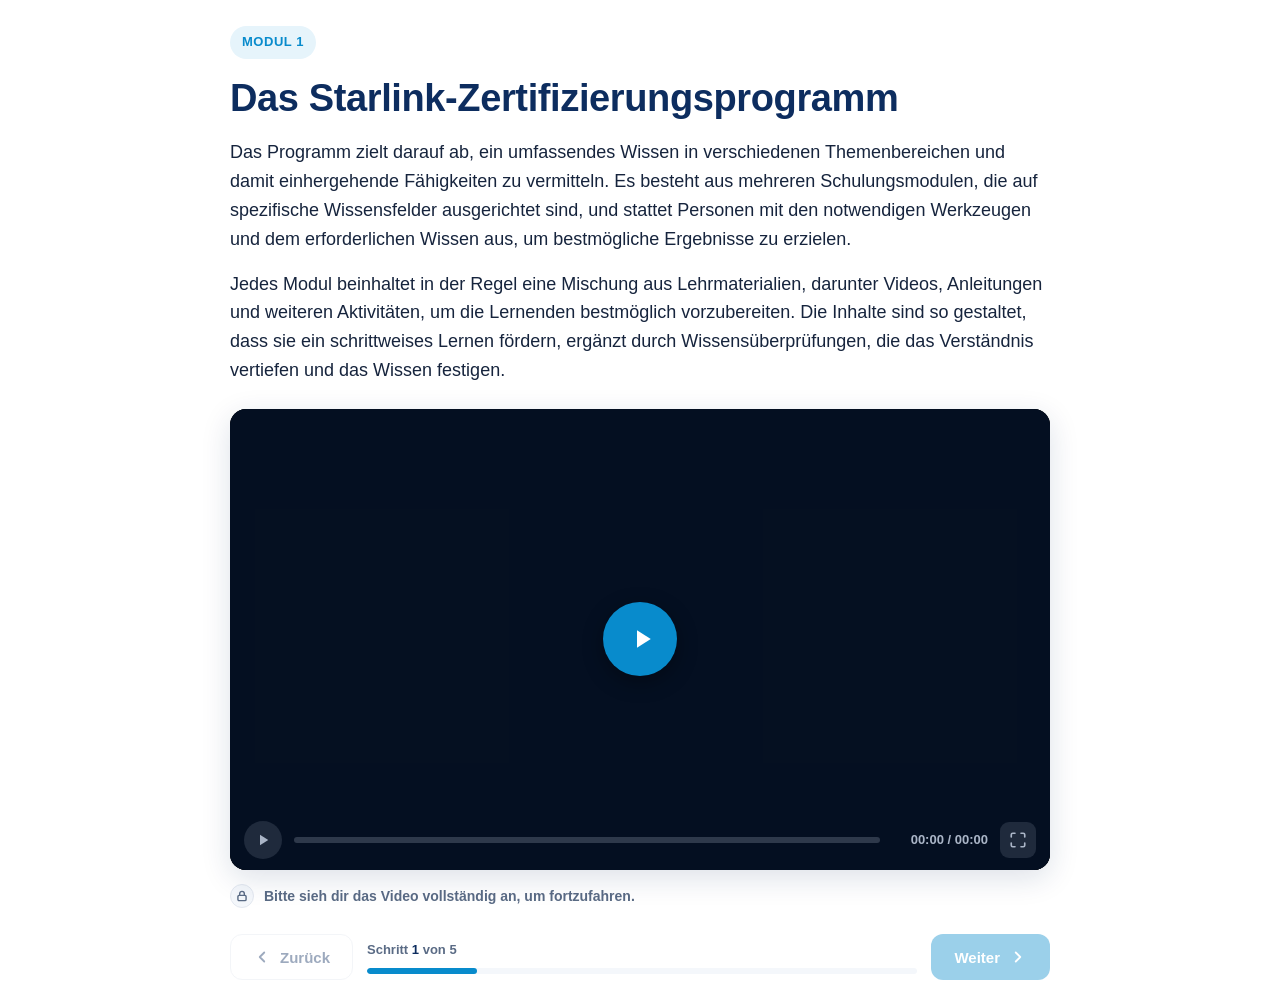
==== commit 0fb92990: "Quizze (Single/Multi) + vollstaendiges Modul 2; Modul-1-Abschlussquiz - quiz.js: HLQuiz mit Single- " ====
--- a/modul-1/index.html
+++ b/modul-1/index.html
@@ -132,6 +132,36 @@
       </div>
     </section>
 
+    <!-- ===== Schritt 5: Wissensüberprüfung ===== -->
+    <section class="step" data-step>
+      <h1>Wissensüberprüfung</h1>
+      <div class="lead">
+        <p>Beantworte alle Fragen richtig, um Modul 1 abzuschließen. Bei Fehlern kannst du es erneut versuchen.</p>
+      </div>
+      <div class="quiz"></div>
+      <script type="application/json" data-quiz>
+      {
+        "module": "Modul 1 – Wissensüberprüfung",
+        "passPercent": 100,
+        "blockOnFail": true,
+        "questions": [
+          { "q": "Welche der folgenden Vorteile bietet Starlink im Vergleich zu herkömmlichen Satelliten-Internetdiensten? Bitte eine auswählen.",
+            "options": ["Starlink nutzt eine große Satellitenkonstellation in der niedrigen Erdumlaufbahn.", "Starlink erfordert keine Sicht zum Himmel, um eine Verbindung herzustellen.", "Starlink funktioniert nur in warmen Klimazonen."],
+            "answer": 0 },
+          { "q": "Welche der folgenden Merkmale oder Anforderungen gelten für die Nutzung des Starlink-Internets gemäß den bereitgestellten Inhalten? Bitte eine auswählen.",
+            "options": ["Liefert Internet über geostationäre Satelliten", "Erfordert eine freie Sicht zum Himmel", "Funktioniert nur innerhalb der Vereinigten Staaten"],
+            "answer": 1 },
+          { "q": "Basierend auf den bereitgestellten Informationen, welche der folgenden Aussagen trifft auf Starlinks Technologie zu? Bitte eine auswählen.",
+            "options": ["Starlink funktioniert bei widrigen Wetterbedingungen nicht", "Starlink erfordert eine freie Sicht zum Himmel für einen optimalen Betrieb.", "Starlink-Kits enthalten nicht die für die Internetverbindung erforderliche Ausrüstung."],
+            "answer": 1 },
+          { "q": "Was bietet Starlink? Bitte eine auswählen.",
+            "options": ["Zugang zu Glasfaserkabeln", "Die fortschrittlichste Satellitentechnologie der Welt zur Bereitstellung von schnellem Internet mit geringer Latenz.", "Herkömmlicher Kabelfernsehservice"],
+            "answer": 1 }
+        ]
+      }
+      </script>
+    </section>
+
     <!-- ===== Navigation ===== -->
     <div class="controls" id="controls">
       <button class="btn btn-ghost" id="prev">
@@ -139,7 +169,7 @@
         Zurück
       </button>
       <div class="progress">
-        <div class="label">Schritt <b id="cur">1</b> von <span id="total">4</span></div>
+        <div class="label">Schritt <b id="cur">1</b> von <span id="total">5</span></div>
         <div class="bar"><i id="fill"></i></div>
       </div>
       <button class="btn btn-primary" id="next">
@@ -149,129 +179,7 @@
     </div>
   </main>
 
-<script>
-(function(){
-  "use strict";
-
-  /* Fountain "End event" – muss exakt dem Wert im Fountain-Feld entsprechen.
-     Standard: "videoCompleted"; per ?endEvent=... überschreibbar. */
-  var END_EVENT = new URLSearchParams(location.search).get("endEvent") || "videoCompleted";
-
-  var steps  = Array.prototype.slice.call(document.querySelectorAll("[data-step]"));
-  var TOTAL  = steps.length;
-  var i      = 0;
-
-  var prev   = document.getElementById("prev");
-  var next   = document.getElementById("next");
-  var nextLbl= document.getElementById("nextLbl");
-  var curEl  = document.getElementById("cur");
-  var fill   = document.getElementById("fill");
-  document.getElementById("total").textContent = TOTAL;
-
-  var PLAY  = "M8 5v14l11-7z";
-  var PAUSE = "M6 5h4v14H6zM14 5h4v14h-4z";
-  var CHECK = '<svg viewBox="0 0 24 24" fill="none" stroke="currentColor" stroke-width="2.8" stroke-linecap="round" stroke-linejoin="round"><polyline points="20 6 9 17 4 12"/></svg>';
-
-  function fmt(s){
-    if(!isFinite(s) || s<0) s=0;
-    var m=Math.floor(s/60), r=Math.floor(s%60);
-    return (m<10?"0":"")+m+":"+(r<10?"0":"")+r;
-  }
-
-  // einen Video-Player einrichten (kein Vorspulen, Timer, Abschluss-Tracking)
-  function initPlayer(player, step){
-    var vid    = player.querySelector("video");
-    var big    = player.querySelector(".bigplay");
-    var pp     = player.querySelector(".pp");
-    var ppPath = pp.querySelector("path");
-    var vfill  = player.querySelector(".vtrack > i");
-    var vtime  = player.querySelector(".vtime");
-    var vhint  = player.querySelector(".vhint");
-    var note   = step.querySelector(".watchnote");
-    var maxT   = 0, hintTimer = null;
-
-    function update(){
-      var d = vid.duration || 0;
-      vfill.style.width = d ? (vid.currentTime/d*100)+"%" : "0%";
-      vtime.textContent = fmt(vid.currentTime) + " / " + fmt(d);
-    }
-    function hint(){
-      vhint.classList.add("show");
-      clearTimeout(hintTimer);
-      hintTimer = setTimeout(function(){ vhint.classList.remove("show"); }, 1600);
-    }
-    function setIcon(playing){ ppPath.setAttribute("d", playing ? PAUSE : PLAY); }
-    function toggle(){ if(vid.paused) vid.play(); else vid.pause(); }
-
-    vid.addEventListener("timeupdate", function(){
-      if(vid.currentTime > maxT + 0.5){ vid.currentTime = maxT; hint(); }   // Sprung nach vorne -> zurück
-      else if(vid.currentTime > maxT){ maxT = vid.currentTime; }
-      update();
-    });
-    vid.addEventListener("seeking", function(){
-      if(vid.currentTime > maxT + 0.5){ vid.currentTime = maxT; hint(); }
-    });
-    vid.addEventListener("loadedmetadata", update);
-    big.addEventListener("click", toggle);
-    pp.addEventListener("click", toggle);
-    vid.addEventListener("play",  function(){ big.classList.add("hide"); setIcon(true); });
-    vid.addEventListener("pause", function(){ if(!vid.ended) big.classList.remove("hide"); setIcon(false); });
-    vid.addEventListener("keydown", function(e){
-      if(e.key===" " || e.key==="k"){ e.preventDefault(); toggle(); } else { e.preventDefault(); }
-    });
-    vid.addEventListener("ended", function(){
-      big.classList.remove("hide"); setIcon(false);
-      player.dataset.watched = "1";
-      if(note){
-        note.classList.add("done");
-        note.querySelector(".dot").innerHTML = CHECK;
-        note.querySelector(".t").textContent = "Video vollständig angesehen";
-      }
-      refreshNav();
-    });
-
-    player._pause = function(){ if(!vid.paused) vid.pause(); };
-    update();
-  }
-
-  function stepReady(step){
-    var p = step.querySelector(".player");
-    return p ? p.dataset.watched === "1" : true;   // ohne Video: immer bereit
-  }
-  function pauseAll(){
-    steps.forEach(function(s){ var p=s.querySelector(".player"); if(p && p._pause) p._pause(); });
-  }
-  function refreshNav(){ next.disabled = !stepReady(steps[i]); }
-
-  function render(){
-    steps.forEach(function(s,n){ s.classList.toggle("active", n===i); });
-    curEl.textContent = i+1;
-    fill.style.width = ((i+1)/TOTAL*100) + "%";
-    prev.disabled = (i===0);
-    nextLbl.textContent = (i===TOTAL-1) ? "Aufgabe abschließen" : "Weiter";
-    refreshNav();
-    window.scrollTo({ top:0, behavior:"smooth" });
-  }
-
-  function notifyFountain(){
-    var p = window.parent; if(!p) return;
-    try{ p.postMessage(END_EVENT, "*"); }catch(e){}
-    try{ p.postMessage({ event: END_EVENT }, "*"); }catch(e){}
-    try{ p.postMessage({ type:  END_EVENT }, "*"); }catch(e){}
-    try{ p.postMessage({ name:  END_EVENT }, "*"); }catch(e){}
-    try{ p.postMessage(JSON.stringify({ event: END_EVENT }), "*"); }catch(e){}
-  }
-
-  prev.addEventListener("click", function(){ if(i>0){ pauseAll(); i--; render(); } });
-  next.addEventListener("click", function(){
-    if(next.disabled) return;
-    if(i < TOTAL-1){ pauseAll(); i++; render(); }
-    else { pauseAll(); notifyFountain(); next.disabled = true; nextLbl.textContent = "Abgeschlossen ✓"; }
-  });
-
-  steps.forEach(function(s){ var p=s.querySelector(".player"); if(p) initPlayer(p, s); });
-  render();
-})();
-</script>
+<script src="../assets/quiz.js"></script>
+<script src="../assets/module.js"></script>
 </body>
 </html>
--- a/assets/module.css
+++ b/assets/module.css
@@ -98,6 +98,12 @@
   object-fit:contain;
   background:#000;
 }
+/* YouTube-Einbettung füllt den Player */
+.player .ytmount, .player iframe{
+  position:absolute; inset:0;
+  width:100%; height:100%;
+  border:0;
+}
 
 /* großer Play-Button (Overlay) */
 .bigplay{
@@ -139,6 +145,27 @@
 }
 .vbar .pp:hover{ background:var(--brand); }
 .vbar .pp svg{ width:18px; height:18px; }
+/* Vollbild-Button (rechts) */
+.vbar .fs{
+  flex:0 0 auto;
+  width:36px; height:36px;
+  border:0; border-radius:9px;
+  background:rgba(255,255,255,.16);
+  color:#fff; cursor:pointer;
+  display:flex; align-items:center; justify-content:center;
+  transition:background .15s;
+}
+.vbar .fs:hover{ background:var(--brand); }
+.vbar .fs svg{ width:18px; height:18px; }
+
+/* Vollbildmodus: Player füllt den Bildschirm */
+.player:fullscreen, .player:-webkit-full-screen{
+  width:100vw; height:100vh;
+  aspect-ratio:auto;
+  border-radius:0;
+  background:#000;
+}
+.player:fullscreen video, .player:-webkit-full-screen video{ object-fit:contain; }
 /* nicht klickbarer Fortschrittsbalken (kein Spulen) */
 .vtrack{
   flex:1 1 auto;
@@ -186,6 +213,152 @@
 .watchnote .dot svg{ width:14px; height:14px; }
 .watchnote.done{ color:#1f9d55; }
 .watchnote.done .dot{ background:#e7f3ea; border-color:#cfe9d8; color:#1f9d55; }
+
+/* ===== Folien-Viewer (Präsentation, frei navigierbar) ===== */
+.slides{ margin-top:24px; }
+.sstage{
+  position:relative;
+  width:100%;
+  aspect-ratio:16/9;
+  background:var(--navy);
+  border-radius:var(--radius);
+  overflow:hidden;
+  box-shadow:var(--shadow);
+  touch-action:pan-y;
+  user-select:none;
+}
+.sstage img{
+  position:absolute; inset:0;
+  width:100%; height:100%;
+  object-fit:contain;
+  opacity:0; transition:opacity .25s ease;
+}
+.sstage img.active{ opacity:1; }
+.sstage::after{
+  content:""; position:absolute; top:50%; left:50%;
+  width:34px; height:34px; margin:-17px 0 0 -17px;
+  border:3px solid rgba(255,255,255,.25); border-top-color:#fff;
+  border-radius:50%; animation:spin .8s linear infinite;
+  opacity:0; transition:opacity .2s;
+}
+.sstage.loading::after{ opacity:1; }
+@keyframes spin{ to{ transform:rotate(360deg); } }
+
+.scontrols{
+  margin-top:12px;
+  display:flex; align-items:center; justify-content:center;
+  gap:16px;
+}
+.snav{
+  width:44px; height:44px;
+  border:1px solid var(--border);
+  background:var(--bg); color:var(--navy);
+  border-radius:50%;
+  cursor:pointer;
+  display:flex; align-items:center; justify-content:center;
+  transition:background .15s, border-color .15s, color .15s, transform .05s;
+}
+.snav svg{ width:22px; height:22px; }
+.snav:hover:not(:disabled){ border-color:var(--brand); color:var(--brand); }
+.snav:active{ transform:scale(.94); }
+.snav:disabled{ opacity:.35; cursor:default; }
+.scount{ font-size:14px; font-weight:600; color:var(--text-soft); min-width:54px; text-align:center; }
+.scount b{ color:var(--navy); }
+
+/* ===== Platzhalter (Inhalt folgt) ===== */
+.placeholder{
+  margin-top:24px;
+  width:100%;
+  aspect-ratio:16/9;
+  border:2px dashed var(--border);
+  border-radius:var(--radius);
+  background:var(--surface);
+  display:flex; flex-direction:column;
+  align-items:center; justify-content:center;
+  text-align:center; gap:10px; padding:24px;
+  color:var(--text-soft);
+}
+.placeholder svg{ width:40px; height:40px; color:var(--brand); }
+.placeholder b{ color:var(--navy); font-size:16px; }
+.placeholder span{ font-size:14px; }
+
+/* ===== Quiz / Wissensüberprüfung ===== */
+.q{
+  margin-top:18px;
+  border:1px solid var(--border);
+  border-radius:var(--radius);
+  background:var(--bg);
+  padding:18px;
+}
+.q.missing{ border-color:#e0a32e; background:#fff8ec; }
+.qhead{ display:flex; gap:12px; align-items:flex-start; margin-bottom:14px; }
+.qnum{
+  flex:0 0 auto;
+  width:28px; height:28px; border-radius:50%;
+  background:var(--brand); color:#fff;
+  font-size:14px; font-weight:800;
+  display:flex; align-items:center; justify-content:center;
+}
+.qtext{ font-size:clamp(16px,2.2vw,18px); font-weight:700; color:var(--navy); padding-top:2px; }
+.qmulti{ font-size:.8em; font-weight:600; color:var(--text-soft); white-space:nowrap; }
+.opts{ display:flex; flex-direction:column; gap:9px; }
+.opts.multi .mark{ border-radius:6px; }   /* Mehrfachauswahl = eckige Kästchen */
+.opt{
+  display:flex; align-items:center; gap:12px;
+  width:100%; text-align:left;
+  padding:13px 15px;
+  border:1px solid var(--border);
+  border-radius:var(--radius-sm);
+  background:var(--bg);
+  font-family:inherit; font-size:15px; color:var(--text);
+  cursor:pointer;
+  transition:border-color .12s, background .12s;
+}
+.opt:hover{ border-color:var(--brand); }
+.opt .mark{
+  flex:0 0 auto;
+  width:20px; height:20px; border-radius:50%;
+  border:2px solid var(--border);
+  display:flex; align-items:center; justify-content:center;
+  transition:border-color .12s, background .12s;
+}
+.opt.sel{ border-color:var(--brand); background:var(--brand-soft); }
+.opt.sel .mark{ border-color:var(--brand); background:var(--brand); box-shadow:inset 0 0 0 3px #fff; }
+/* nach dem Absenden */
+.opt.correct{ border-color:#1f9d55; background:#e7f3ea; }
+.opt.correct .mark{ border-color:#1f9d55; background:#1f9d55; }
+.opt.wrong{ border-color:#d23f3f; background:#fbeaea; }
+.opt.wrong .mark{ border-color:#d23f3f; background:#d23f3f; }
+.opts.locked .opt{ cursor:default; }
+.opts.locked .opt:hover{ border-color:var(--border); }
+.opts.locked .opt.sel{ border-color:var(--brand); }
+.opts.locked .opt.correct{ border-color:#1f9d55; }
+.opts.locked .opt.wrong{ border-color:#d23f3f; }
+
+.quizbar{
+  margin-top:22px;
+  display:flex; align-items:center; gap:14px; flex-wrap:wrap;
+}
+.quizbar .count{ font-size:14px; font-weight:600; color:var(--text-soft); }
+
+.result{
+  margin-top:20px;
+  border-radius:var(--radius);
+  padding:18px;
+  display:flex; align-items:center; gap:14px; flex-wrap:wrap;
+  border:1px solid var(--border);
+}
+.result .ic{ flex:0 0 auto; width:44px; height:44px; border-radius:50%; display:flex; align-items:center; justify-content:center; }
+.result .txt{ flex:1 1 220px; }
+.result .txt b{ display:block; font-size:17px; }
+.result .txt span{ font-size:14px; color:var(--text-soft); }
+.result.pass{ background:#e7f3ea; border-color:#cfe9d8; }
+.result.pass .ic{ background:#1f9d55; color:#fff; }
+.result.pass .txt b{ color:#157a40; }
+.result.fail{ background:#fbeaea; border-color:#f0cdcd; }
+.result.fail .ic{ background:#d23f3f; color:#fff; }
+.result.fail .txt b{ color:#a82c2c; }
+.result .ic svg{ width:24px; height:24px; }
 
 /* ===== Anweisungs-Listen (Kursanweisungen) ===== */
 .steps-list, .tips-list{ margin:4px 0 22px; padding-left:0; list-style:none; }
